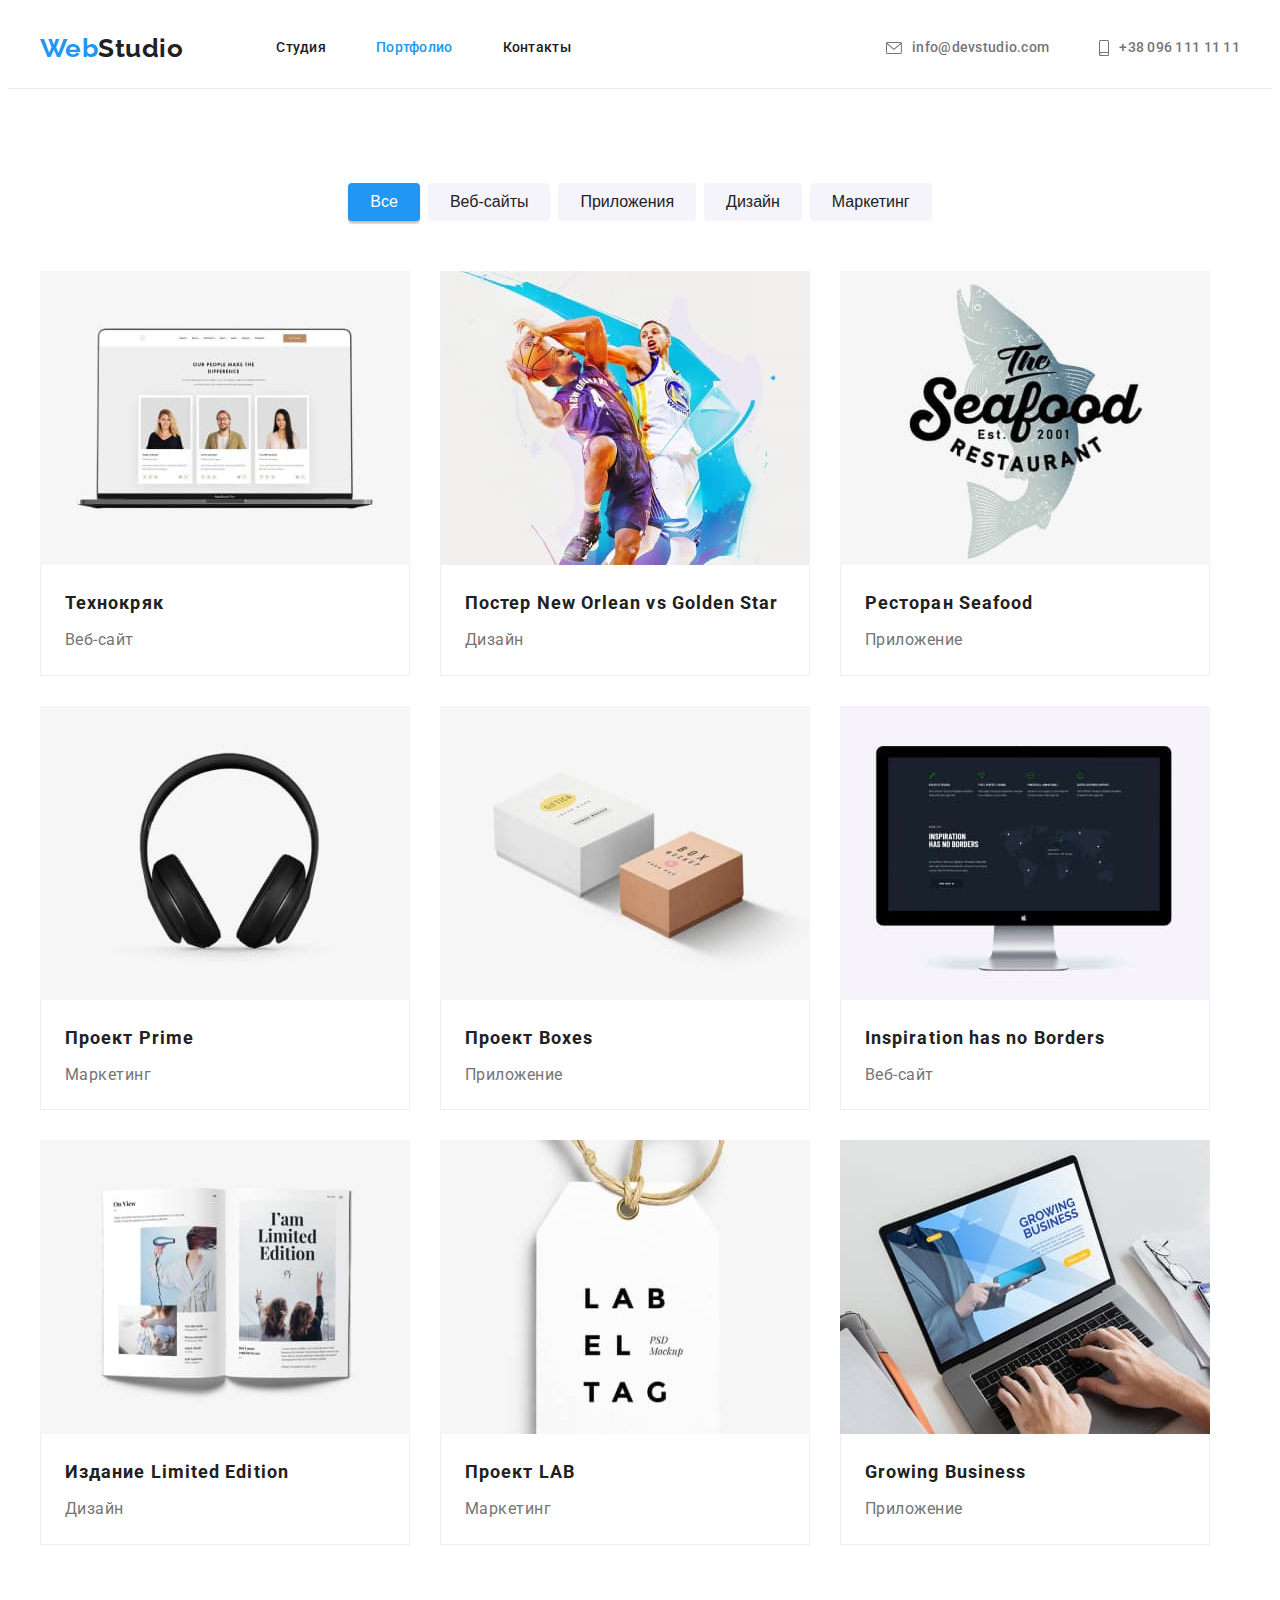
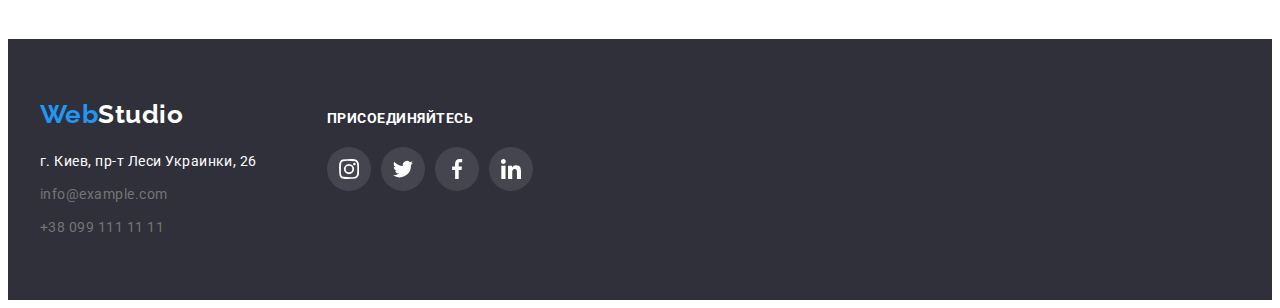
==== portfolio.html @ 2c9416e2 "Initial commit" ====
<!DOCTYPE html>
<html lang="ru">
  <head>
    <meta charset="UTF-8" />
    <meta http-equiv="X-UA-Compatible" content="IE=edge" />
    <meta name="viewport" content="width=device-width, initial-scale=1.0" />
    <title>WebStudio</title>
    <link rel="preconnect" href="https://fonts.googleapis.com" />
    <link rel="preconnect" href="https://fonts.gstatic.com" crossorigin />
    <link
      href="https://fonts.googleapis.com/css2?family=Raleway:wght@700&family=Roboto:wght@400;500;700;900&display=swap"
      rel="stylesheet"
    />
    <link
      rel="stylesheet"
      href="https://cdnjs.cloudflare.com/ajax/libs/modern-normalize/1.1.0/modern-normalize.min.css"
      integrity="sha512-wpPYUAdjBVSE4KJnH1VR1HeZfpl1ub8YT/NKx4PuQ5NmX2tKuGu6U/JRp5y+Y8XG2tV+wKQpNHVUX03MfMFn9Q=="
      crossorigin="anonymous"
      referrerpolicy="no-referrer"
    />
    <link rel="stylesheet" href="./css/style.css" />
  </head>
  <body>
    <!-- Шапка сайта-->
    <header class="header">
      <div class="container container-header">
        <nav class="nav">
          <a href="./portfolio.html" class="logo">
            <span class="web">Web</span>Studio</a
          >
          <ul class="site-nav">
            <li class="item"><a href="./index.html" class="link">Студия</a></li>
            <li class="item">
              <a href="./portfolio.html" class="link current">Портфолио</a>
            </li>
            <li class="item"><a href="#" class="link">Контакты</a></li>
          </ul>
        </nav>
        <ul class="auth-nav">
          <li class="item">
            <a href="mailto:info@devstudio.com" class="link">
              <svg
                class="icon-auth-nav"
                width="16px"
                height="12px"
                aria-hidden="true"
              >
                <use href="./images/symbol-defs.svg#icon-mail"></use>
              </svg>
              info@devstudio.com
            </a>
          </li>
          <li class="item">
            <a href="tel:+380961111111" class="link">
              <svg
                class="icon-auth-nav"
                width="10px"
                height="16px"
                aria-hidden="true"
              >
                <use href="./images/symbol-defs.svg#icon-phone"></use>
              </svg>
              +38 096 111 11 11
            </a>
          </li>
        </ul>
      </div>
    </header>

    <!-- Уникальный контент сайта -->
    <main>
      <!-- Портфолио сайта -->
      <section class="portfolio section">
        <div class="container">
          <h1 class="visually-hidden">Портфолио</h1>
          <ul class="menu">
            <li class="item">
              <button type="button" class="button current">Все</button>
            </li>
            <li class="item">
              <button type="button" class="button">Веб-сайты</button>
            </li>
            <li class="item">
              <button type="button" class="button">Приложения</button>
            </li>
            <li class="item">
              <button type="button" class="button">Дизайн</button>
            </li>
            <li class="item">
              <button type="button" class="button">Маркетинг</button>
            </li>
          </ul>
          <ul class="list">
            <li class="item">
              <img
                src="./images/portfolio/technokryak.jpg"
                alt="Веб-сайт"
                width="370"
              />
              <div class="box">
                <h2 class="title">Технокряк</h2>
                <p class="text">Веб-сайт</p>
              </div>
            </li>
            <li class="item">
              <img
                src="./images/portfolio/neworlean.jpg"
                alt="Постер"
                width="370"
              />
              <div class="box">
                <h2 class="title">Постер New Orlean vs Golden Star</h2>
                <p class="text">Дизайн</p>
              </div>
            </li>
            <li class="item">
              <img
                src="./images/portfolio/seafood.jpg"
                alt="Логотип ресторана"
                width="370"
              />
              <div class="box">
                <h2 class="title">Ресторан Seafood</h2>
                <p class="text">Приложение</p>
              </div>
            </li>
            <li class="item">
              <img
                src="./images/portfolio/prime.jpg"
                alt="Наушники"
                width="370"
              />
              <div class="box">
                <h2 class="title">Проект Prime</h2>
                <p class="text">Маркетинг</p>
              </div>
            </li>
            <li class="item">
              <img
                src="./images/portfolio/boxes.jpg"
                alt="Коробки"
                width="370"
              />
              <div class="box">
                <h2 class="title">Проект Boxes</h2>
                <p class="text">Приложение</p>
              </div>
            </li>
            <li class="item">
              <img
                src="./images/portfolio/inspiration.jpg"
                alt="Монитор"
                width="370"
              />
              <div class="box">
                <h2 class="title">Inspiration has no Borders</h2>
                <p class="text">Веб-сайт</p>
              </div>
            </li>
            <li class="item">
              <img
                src="./images/portfolio/limited-edition.jpg"
                alt="Журнал"
                width="370"
              />
              <div class="box">
                <h2 class="title">Издание Limited Edition</h2>
                <p class="text">Дизайн</p>
              </div>
            </li>
            <li class="item">
              <img src="./images/portfolio/lab.jpg" alt="Бирка" width="370" />
              <div class="box">
                <h2 class="title">Проект LAB</h2>
                <p class="text">Маркетинг</p>
              </div>
            </li>
            <li class="item">
              <img
                src="./images/portfolio/groving.jpg"
                alt="Ноутбук"
                width="370"
              />
              <div class="box">
                <h2 class="title">Growing Business</h2>
                <p class="text">Приложение</p>
              </div>
            </li>
          </ul>
        </div>
      </section>
    </main>

    <!-- Подвал сайта -->

    <footer class="footer">
      <div class="container">
        <div>
          <a href="./portfolio.html" class="logo">
            <span class="web">Web</span>Studio</a
          >
          <address class="address">
            <p class="text">г. Киев, пр-т Леси Украинки, 26</p>
            <ul>
              <li class="item">
                <a href="mailto:info@example.com" class="link"
                  >info@example.com</a
                >
              </li>
              <li>
                <a href="tel:+380991111111" class="link">+38 099 111 11 11</a>
              </li>
            </ul>
          </address>
        </div>
        <div class="cta">
          <p class="cta-text">Присоединяйтесь</p>
          <ul class="cta-list">
            <li class="cta-item">
              <a class="cta-link" href="#">
                <svg class="cta-icon" aria-label="Перейти на сайт Инстаграм">
                  <use href="./images/symbol-defs.svg#icon-instagram"></use>
                </svg>
              </a>
            </li>
            <li class="cta-item">
              <a class="cta-link" href="#">
                <svg class="cta-icon" aria-label="Перейти на сайт Твиттер">
                  <use href="./images/symbol-defs.svg#icon-twitter"></use>
                </svg>
              </a>
            </li>
            <li class="cta-item">
              <a class="cta-link" href="#">
                <svg class="cta-icon" aria-label="Перейти на сайт Фейсбук">
                  <use href="./images/symbol-defs.svg#icon-facebook"></use>
                </svg>
              </a>
            </li>
            <li class="cta-item">
              <a class="cta-link" href="#">
                <svg class="cta-icon" aria-label="Перейти на сайт Линкедин">
                  <use href="./images/symbol-defs.svg#icon-linkedin"></use>
                </svg>
              </a>
            </li>
          </ul>
        </div>
      </div>
    </footer>
  </body>
</html>
---- css/style.css ----
/* Цвет шапки и футера #2F303A */

/* Основной цвет секции #FFFFFF */

/* Дополнительный цвет секции #F5F4FA */

/* Основной цвет текста #757575 */

/* Дополнительный цвет текста #212121 */

/* Визуальный цвет текста #2196F3 */

:root {
    --primary-text-color:#757575;
    --title-text-color: #212121;
    --primary-section-color: #fff;
    --visual-text-color: #2196f3;
    --header-footer-color: #2f303a; 
    --additional-section-color: #f5f4fa;
    --icon-client-color: #afb1B8;
}

body {
    background-color: var(--primary-section-color);
    color: var(--primary-text-color);
    font-family: Roboto, sans-serif;
    letter-spacing: 0.03em;
}

ul {
    list-style: none;
    padding: 0px;
    margin: 0px;
}

a {
    text-decoration: none;
}

button {
    cursor: pointer;
}

img {
    display: block;
}

h1, h2, h3, h4, p {
    margin: 0;
}

.visually-hidden {
    position: absolute;
    width: 1px;
    height: 1px;
    margin: -1px;
    border: 0;
    padding: 0;
    white-space: nowrap;
    clip-path: inset(100%);
    clip: rect(0 0 0 0);
    overflow: hidden;
}

:focus { outline: none; }

/* Шапка сайта */

.container {
    width: 1200px;
    margin: 0 auto;
    padding: 0px 15px;
    /* outline: 2px solid tomato;  */
}

.section {
    padding-top: 94px;
    padding-bottom: 94px;
}

.specifics.section {
    padding-top: 0px;
}

.header {
    border-bottom: 1px solid #ececec;
}

/* Лого */
.logo {
    font-family: Raleway, sans-serif;
    font-weight: 700;
    font-size: 26px;
    line-height: 1.19;
}

.nav .logo {
    color: var(--title-text-color)    
}

.web {
    color: var(--visual-text-color);
}

.footer .logo {
    display: inline-block;
    margin: 0px 0px 20px 0px;

    color: var(--primary-section-color);
}

/* Навигация */

.site-nav {
    display: flex;
    margin-left: 93px;
}

.auth-nav {
    display: flex;
    margin-left: auto;
}

.auth-nav .item + .item {
    margin-left: 50px;
}

.nav {
    display: flex;
    align-items: center;
}

.container-header {
    display: flex;
    align-items: center;
}

.site-nav .item + .item {
    margin-left: 50px;
}



.site-nav .link {
    display: block;
    padding-top: 32px;
    padding-bottom: 32px;

    color: var(--title-text-color);
    font-weight: 500;
    font-size: 14px;
    line-height: 1.14;
    letter-spacing: 0.02em;
}

.site-nav .link:hover,
.site-nav .link:focus,
.footer .link:hover,
.footer .link:focus,
.auth-nav .link:hover,
.auth-nav .link:focus {
    color: var(--visual-text-color);
}

.site-nav .current {
    color: var(--visual-text-color);
}

.auth-nav .link {
    display: flex;
    align-items: center;
    padding-top: 32px;
    padding-bottom: 32px;

    color: var(--primary-text-color);
    font-weight: 500;
    font-size: 14px;
    line-height: 1.14;
    letter-spacing: 0.02em
}

.icon-auth-nav {
    margin-right: 10px;
    fill: currentColor;
}

/* Основной контент страницы Студии */

/* Герой сайта */

.hero {
    text-align: center;
    padding: 200px 0px;
    height: 600px;
    max-width: 1600px;
    margin-left: auto;
    margin-right: auto;
    border: 1px solid #000000;
    box-shadow: 0px 4px 4px rgba(0, 0, 0, 0.25);

    background-color: var(--header-footer-color);
    background-image: 
    linear-gradient(to right, rgba(47, 48, 58, 0.4), rgba(47, 48, 58, 0.4)),  
    url(../images/studio/hero.jpg);
    background-repeat: no-repeat;
    background-size: cover;
    background-position: center;
}

.hero .title {
    margin-left: auto;
    margin-right: auto;
    margin-bottom: 30px;
    width: 696px;

    color: var(--primary-section-color);
    font-weight: 900;
    font-size: 44px;
    line-height: 1.36;
    letter-spacing: 0.06em;
    text-transform: uppercase;
}

.hero .button { 
    border-radius: 4px;
    padding: 10px 32px;
    border: 0;

    color: var(--primary-section-color);
    background-color: var(--visual-text-color);

    font-weight: 700;
    font-size: 16px;
    line-height: 1.87;
    letter-spacing: 0.06em;
}

.hero .button:hover,
.hero .button:focus {
    background-color: #188ce8;
}

/* Особенности */

.feauturies .list {
    display: flex;
}

.feauturies .item + .item {
    margin-left: 30px;
}

.feauturies .title {
    margin-bottom: 10px;

    color: var(--title-text-color);
    font-weight: 700;
    font-size: 14px;
    line-height: 1.14;
    text-transform: uppercase;
}

.feauturies .text {
    font-size: 14px;
    line-height: 1.7;
}

.feauturies .icon{
    display: flex;
    align-items: center;
    justify-content: center;
    width: 270px;
    height: 120px;
    background-color: var(--additional-section-color);
    margin-bottom: 30px;
    border-radius: 4px;
}

/* Чем мы занимаемся*/

.specifics .list {
    display: flex;
    justify-content: space-between;
}

.specifics .title {
    margin-bottom: 50px;

    color: var(--title-text-color);
    font-weight: 700;
    font-size: 36px;
    line-height: 1.16;
    text-align: center;
}

/* Наша команда */

.team .title {
    margin-bottom: 50px;

    color: var(--title-text-color);
    font-weight: 700;
    font-size: 36px;
    line-height: 1.16;
    text-align: center;
}

.team .name {
    margin-bottom: 10px;

    color: var(--title-text-color);
    font-weight: 500;
    font-size: 16px;
    line-height: 1.18;
    text-align: center;
}

.team .job {
    margin-bottom: 16px;

    font-size: 16px;
    line-height: 1.18;
    text-align: center;
}

.team-wrapper {
    padding: 30px 0px;
}

.team .list {
    display: flex;
    justify-content: space-between;
}

.team {
    background-color: var(--additional-section-color);
}

.team .avatar {
    background-color: var(--primary-section-color);
    border-radius: 0px 0px 4px 4px;
    box-shadow: 0px 1px 3px rgba(0, 0, 0, 0.12), 0px 1px 1px rgba(0, 0, 0, 0.14), 0px 2px 1px rgba(0, 0, 0, 0.2);
}

.social-list {
    display: flex;
    gap: 10px;
    justify-content: center;
}

.social-link {
    display: flex;
    align-items: center;
    justify-content: center;
    width: 44px;
    height: 44px;
    border-radius: 50%;
    color: var(--icon-client-color);
}

.social-icon {
    width: 20px;
    height: 20px;
    fill: currentColor;
}

.social-link:hover,
.social-link:focus {
    color: var(--primary-section-color);
    background-color: var(--visual-text-color);
}

/* Постоянные клиенты */

.clients .title {
    margin-bottom: 50px;

    color: var(--title-text-color);
    font-weight: 700;
    font-size: 36px;
    line-height: 1.16;
    text-align: center;
}

.clients .list {
    display: flex;
    gap: 30px;
}

.clients .link {
    display: flex;
    align-items: center;
    justify-content: center;
    width: 170px;
    height: 92px;
    border: 1px solid var(--icon-client-color);
    border-radius: 4px;
    
    color: var(--icon-client-color);
}

.icon-client {
    width: 106px;
    height: 60px;

    fill: currentColor;
}

.clients .link:hover,
.clients .link:focus {
    border: 1px solid var(--visual-text-color);
    color: var(--visual-text-color);
}

/* Основной контент страницы Портфолио */

.portfolio .button:focus,
.portfolio .button:hover {
    color: var(--primary-section-color);
    background-color: var(--visual-text-color);
    box-shadow: 0px 3px 1px rgba(0, 0, 0, 0.1), 0px 1px 2px rgba(0, 0, 0, 0.08), 0px 2px 2px rgba(0, 0, 0, 0.12);
}

.menu {
    display: flex;
    justify-content: center;
    margin-bottom: 50px;
    gap: 8px;
}

.portfolio .list {
    display: flex;
    flex-wrap: wrap;
    gap: 30px;
}

.portfolio .button {
    display: inline-block;
    border-radius: 4px;
    padding: 6px 22px;
    border: 0;

    color: var(--title-text-color);
    background-color: var(--additional-section-color);
    font-weight: 500;
    font-size: 16px;
    line-height: 1.6;
    text-align: center;
}

.button.current {
    color: var(--primary-section-color);
    background-color: var(--visual-text-color);
    box-shadow: 0px 3px 1px rgba(0, 0, 0, 0.1), 0px 1px 2px rgba(0, 0, 0, 0.08), 0px 2px 2px rgba(0, 0, 0, 0.12);
}

.portfolio .title {
    margin-bottom: 4px;

    color: var(--title-text-color);
    font-weight: 700;
    font-size: 18px;
    line-height: 2;
    letter-spacing: 0.06em;
}

.portfolio .text {
    font-size: 16px;
    line-height: 1.87;
}

.box {
    padding: 20px 24px;
    border-bottom: 1px solid #eeeeee;
    border-right: 1px solid #eeeeee;
    border-left: 1px solid #eeeeee;
}

.portfolio .item:hover {
    box-shadow: 0px 1px 1px rgba(0, 0, 0, 0.12), 0px 4px 4px rgba(0, 0, 0, 0.06), 1px 4px 6px rgba(0, 0, 0, 0.16);
}

/* Подвал сайта */

.footer {
    background-color: var(--header-footer-color);
    padding: 60px 0px;
}

.footer .address {
    font-style: normal;
}

.footer .text {
    margin-bottom: 9px;

    color: var(--primary-section-color);
    font-size: 14px;
    line-height: 1.7;
}

.footer .link {
    color: var(--primary-text-color);
    font-weight: 400;
    font-size: 14px;
    line-height: 1.7;
}

.footer .item {
    margin-bottom: 9px;
}

.footer .container {
    display: flex;
    align-items: baseline;
}

.cta {
    margin-left: 70px;
}

.cta-text {
    margin-bottom: 20px ;

    color: var(--primary-section-color);
    font-weight: 700;
    font-size: 14px;
    line-height: 1.14;
    text-transform: uppercase;
}

.cta-list {
    display: flex;
    gap: 10px;
    justify-content: center;
}

.cta-link {
    display: flex;
    align-items: center;
    justify-content: center;
    width: 44px;
    height: 44px;
    border-radius: 50%;
    color: var(--primary-section-color);
    background: rgba(255, 255, 255, 0.1);
}

.cta-icon {
    width: 20px;
    height: 20px;
    fill: currentColor;
}

.cta-link:hover,
.cta-link:focus {
    color: var(--primary-section-color);
    background-color: var(--visual-text-color);
}
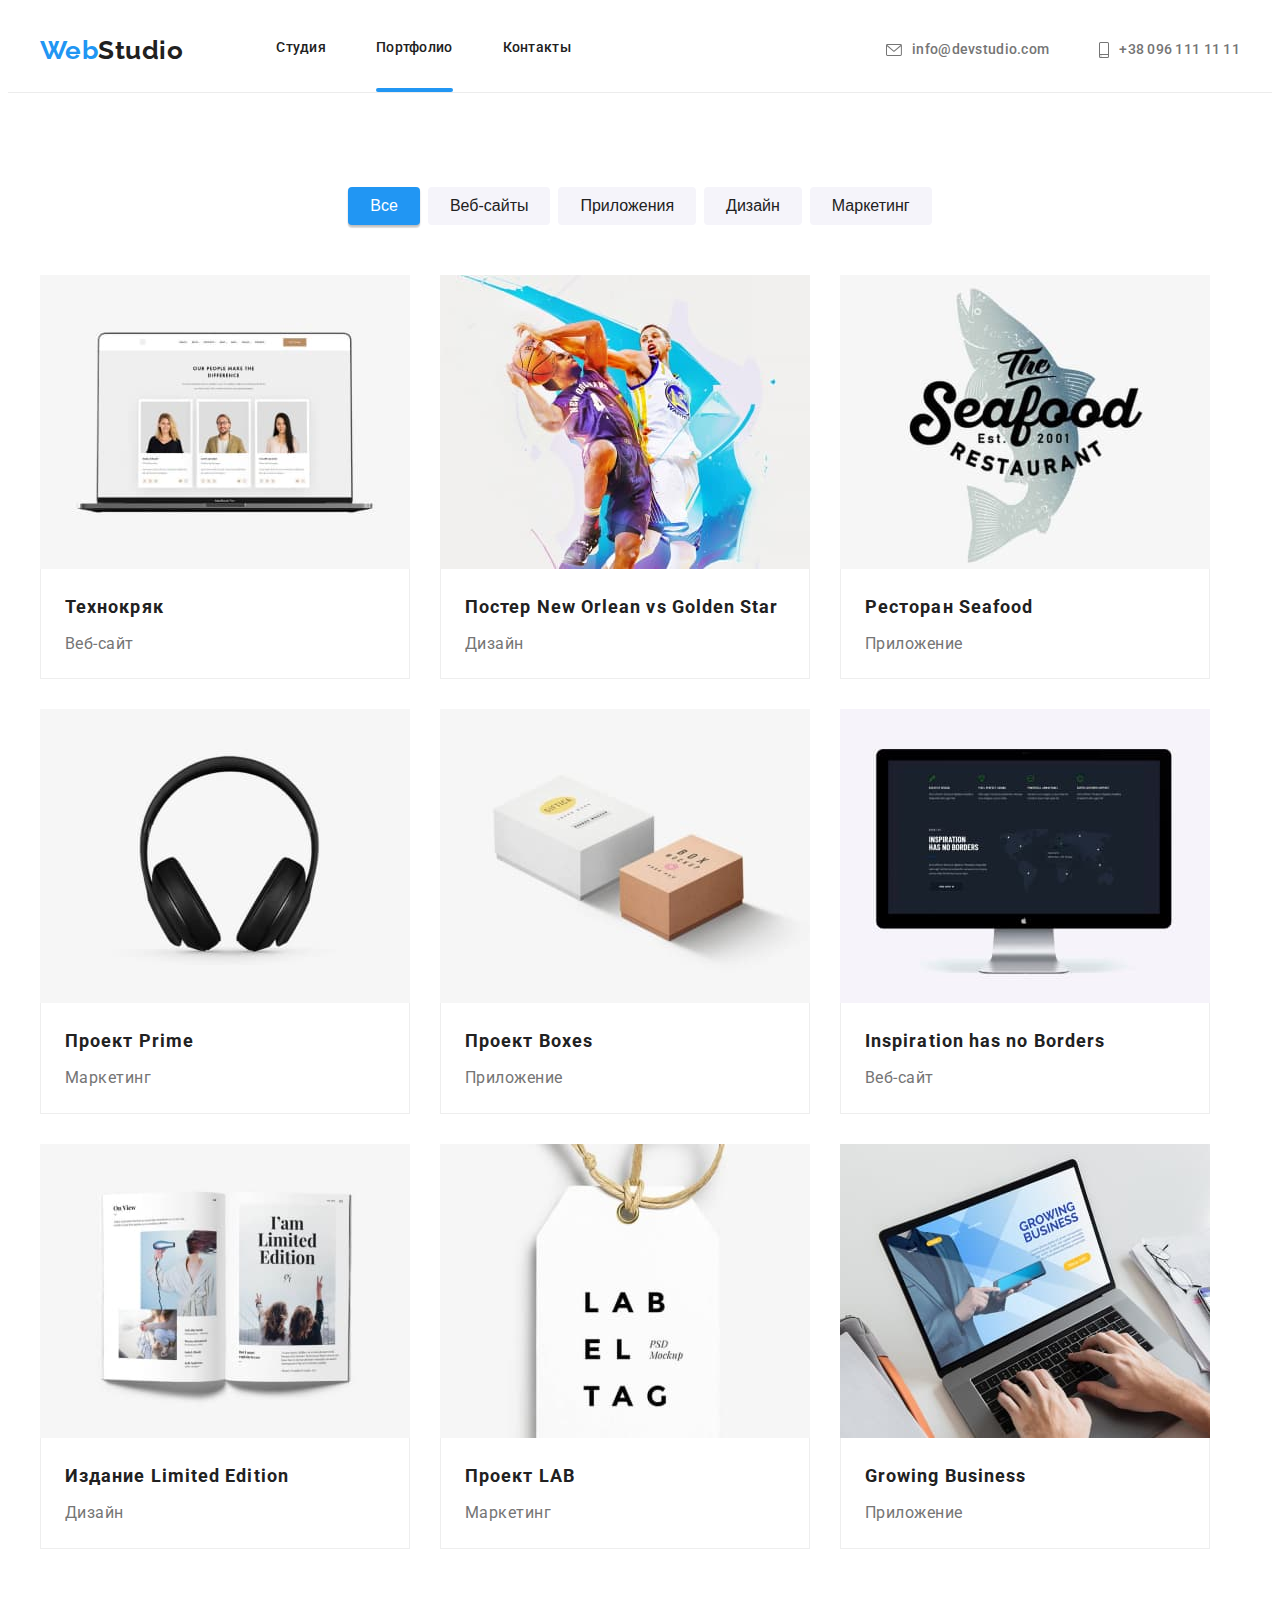
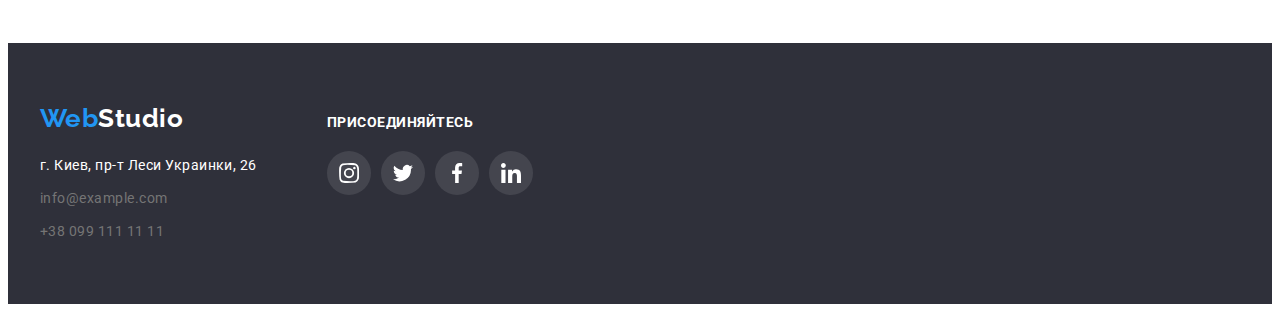
==== commit 9a1ad77c: "Добавляет разметку первой половины дз" ====
--- a/portfolio.html
+++ b/portfolio.html
@@ -30,8 +30,8 @@
           >
           <ul class="site-nav">
             <li class="item"><a href="./index.html" class="link">Студия</a></li>
-            <li class="item">
-              <a href="./portfolio.html" class="link current">Портфолио</a>
+            <li class="item current">
+              <a href="./portfolio.html" class="link">Портфолио</a>
             </li>
             <li class="item"><a href="#" class="link">Контакты</a></li>
           </ul>
@@ -92,95 +92,158 @@
           </ul>
           <ul class="list">
             <li class="item">
-              <img
-                src="./images/portfolio/technokryak.jpg"
-                alt="Веб-сайт"
-                width="370"
-              />
+              <div class="thumb">
+                <img
+                  src="./images/portfolio/technokryak.jpg"
+                  alt="Веб-сайт"
+                  width="370"
+                />
+                <p class="description">
+                  Ресурс предлагает комплексные предложения с разным уровнем
+                  функционала и сервисов. Все это позволит посетителю получить
+                  исчерпывающие сведения о компании или частном лице.
+                </p>
+              </div>
               <div class="box">
                 <h2 class="title">Технокряк</h2>
                 <p class="text">Веб-сайт</p>
               </div>
             </li>
             <li class="item">
-              <img
-                src="./images/portfolio/neworlean.jpg"
-                alt="Постер"
-                width="370"
-              />
+              <div class="thumb">
+                <img
+                  src="./images/portfolio/neworlean.jpg"
+                  alt="Постер"
+                  width="370"
+                />
+                <p class="description">
+                  Ресурс предлагает комплексные предложения с разным уровнем
+                  функционала и сервисов. Все это позволит посетителю получить
+                  исчерпывающие сведения о компании или частном лице.
+                </p>
+              </div>
               <div class="box">
                 <h2 class="title">Постер New Orlean vs Golden Star</h2>
                 <p class="text">Дизайн</p>
               </div>
             </li>
             <li class="item">
-              <img
-                src="./images/portfolio/seafood.jpg"
-                alt="Логотип ресторана"
-                width="370"
-              />
+              <div class="thumb">
+                <img
+                  src="./images/portfolio/seafood.jpg"
+                  alt="Логотип ресторана"
+                  width="370"
+                />
+                <p class="description">
+                  Ресурс предлагает комплексные предложения с разным уровнем
+                  функционала и сервисов. Все это позволит посетителю получить
+                  исчерпывающие сведения о компании или частном лице.
+                </p>
+              </div>
               <div class="box">
                 <h2 class="title">Ресторан Seafood</h2>
                 <p class="text">Приложение</p>
               </div>
             </li>
             <li class="item">
-              <img
-                src="./images/portfolio/prime.jpg"
-                alt="Наушники"
-                width="370"
-              />
+              <div class="thumb">
+                <img
+                  src="./images/portfolio/prime.jpg"
+                  alt="Наушники"
+                  width="370"
+                />
+                <p class="description">
+                  Ресурс предлагает комплексные предложения с разным уровнем
+                  функционала и сервисов. Все это позволит посетителю получить
+                  исчерпывающие сведения о компании или частном лице.
+                </p>
+              </div>
               <div class="box">
                 <h2 class="title">Проект Prime</h2>
                 <p class="text">Маркетинг</p>
               </div>
             </li>
             <li class="item">
-              <img
-                src="./images/portfolio/boxes.jpg"
-                alt="Коробки"
-                width="370"
-              />
+              <div class="thumb">
+                <img
+                  src="./images/portfolio/boxes.jpg"
+                  alt="Коробки"
+                  width="370"
+                />
+                <p class="description">
+                  Ресурс предлагает комплексные предложения с разным уровнем
+                  функционала и сервисов. Все это позволит посетителю получить
+                  исчерпывающие сведения о компании или частном лице.
+                </p>
+              </div>
               <div class="box">
                 <h2 class="title">Проект Boxes</h2>
                 <p class="text">Приложение</p>
               </div>
             </li>
             <li class="item">
-              <img
-                src="./images/portfolio/inspiration.jpg"
-                alt="Монитор"
-                width="370"
-              />
+              <div class="thumb">
+                <img
+                  src="./images/portfolio/inspiration.jpg"
+                  alt="Монитор"
+                  width="370"
+                />
+                <p class="description">
+                  Ресурс предлагает комплексные предложения с разным уровнем
+                  функционала и сервисов. Все это позволит посетителю получить
+                  исчерпывающие сведения о компании или частном лице.
+                </p>
+              </div>
               <div class="box">
                 <h2 class="title">Inspiration has no Borders</h2>
                 <p class="text">Веб-сайт</p>
               </div>
             </li>
             <li class="item">
-              <img
-                src="./images/portfolio/limited-edition.jpg"
-                alt="Журнал"
-                width="370"
-              />
+              <div class="thumb">
+                <img
+                  src="./images/portfolio/limited-edition.jpg"
+                  alt="Журнал"
+                  width="370"
+                />
+                <p class="description">
+                  Ресурс предлагает комплексные предложения с разным уровнем
+                  функционала и сервисов. Все это позволит посетителю получить
+                  исчерпывающие сведения о компании или частном лице.
+                </p>
+              </div>
               <div class="box">
                 <h2 class="title">Издание Limited Edition</h2>
                 <p class="text">Дизайн</p>
               </div>
             </li>
             <li class="item">
-              <img src="./images/portfolio/lab.jpg" alt="Бирка" width="370" />
+              <div class="thumb">
+                <img src="./images/portfolio/lab.jpg" alt="Бирка" width="370" />
+                <p class="description">
+                  Ресурс предлагает комплексные предложения с разным уровнем
+                  функционала и сервисов. Все это позволит посетителю получить
+                  исчерпывающие сведения о компании или частном лице.
+                </p>
+              </div>
               <div class="box">
                 <h2 class="title">Проект LAB</h2>
                 <p class="text">Маркетинг</p>
               </div>
             </li>
             <li class="item">
-              <img
-                src="./images/portfolio/groving.jpg"
-                alt="Ноутбук"
-                width="370"
-              />
+              <div class="thumb">
+                <img
+                  src="./images/portfolio/groving.jpg"
+                  alt="Ноутбук"
+                  width="370"
+                />
+                <p class="description">
+                  Ресурс предлагает комплексные предложения с разным уровнем
+                  функционала и сервисов. Все это позволит посетителю получить
+                  исчерпывающие сведения о компании или частном лице.
+                </p>
+              </div>
               <div class="box">
                 <h2 class="title">Growing Business</h2>
                 <p class="text">Приложение</p>
--- a/css/style.css
+++ b/css/style.css
@@ -162,8 +162,14 @@
     color: var(--visual-text-color);
 }
 
-.site-nav .current {
-    color: var(--visual-text-color);
+.site-nav .current::after {
+    content: "";
+    display: block;
+    width: 100%;
+    height: 4px;
+    background-color: var(--visual-text-color);
+    border-radius: 2px;
+    
 }
 
 .auth-nav .link {
@@ -291,6 +297,26 @@
     font-size: 36px;
     line-height: 1.16;
     text-align: center;
+}
+
+.specifics-cards {
+    position: relative;
+}
+
+.specifics .text {
+    position: absolute;
+    bottom: 0;
+    
+    width: 100%;
+    padding: 27px 0px;
+
+    background-color: rgba(47, 48, 58, 0.8);
+    color: var(--primary-section-color);
+    font-weight: 700;
+    font-size: 14px;
+    line-height: 1.14;
+    text-align: center;
+    text-transform: uppercase;
 }
 
 /* Наша команда */
@@ -480,6 +506,28 @@
     box-shadow: 0px 1px 1px rgba(0, 0, 0, 0.12), 0px 4px 4px rgba(0, 0, 0, 0.06), 1px 4px 6px rgba(0, 0, 0, 0.16);
 }
 
+.portfolio .item:hover .description {
+    opacity: 1;
+}
+
+.thumb {
+    position: relative;
+}
+
+.description {
+    position: absolute;
+    top: 0;
+    width: 100%;
+    height: 100%;
+    padding: 63px 24px;
+
+    font-size: 18px;
+    line-height: 1.55;
+    color: var(--primary-section-color);
+    background-color: rgba(33, 150, 243, 0.9);
+    opacity: 0;
+}
+
 /* Подвал сайта */
 
 .footer {
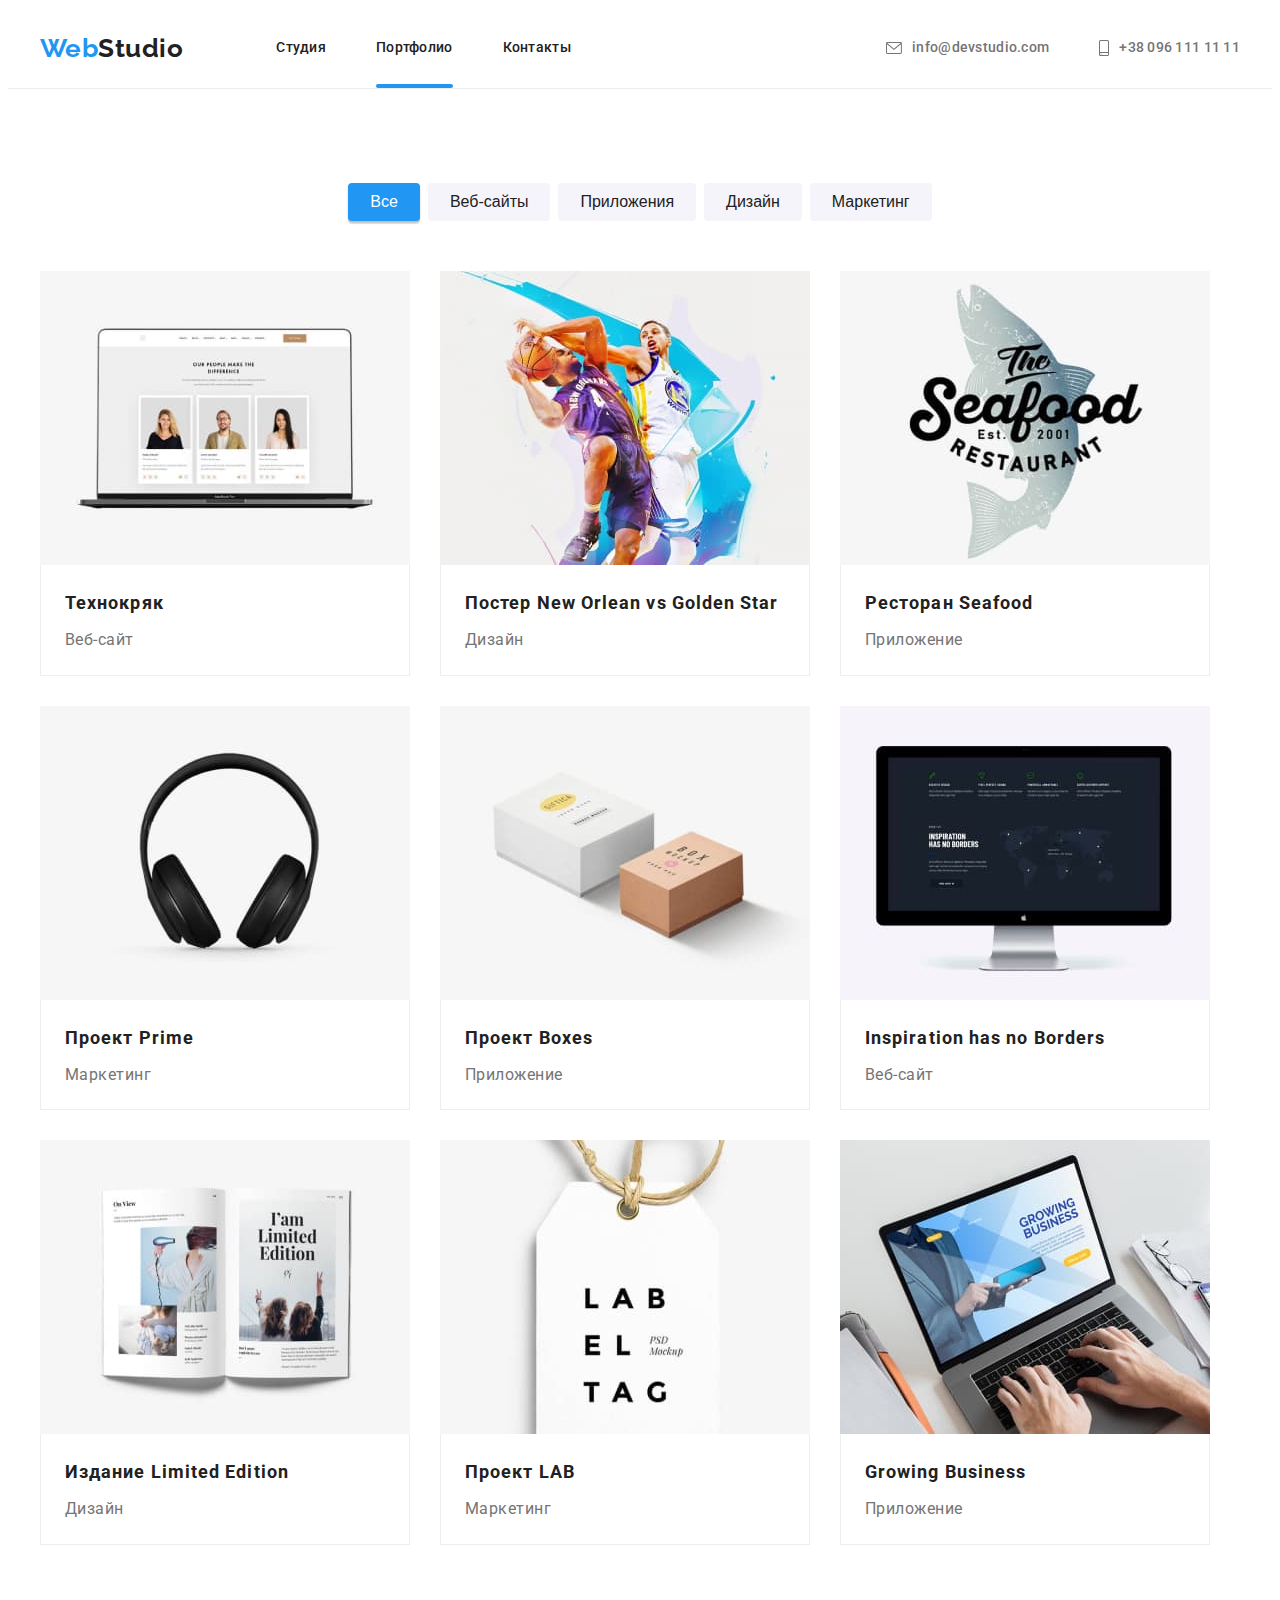
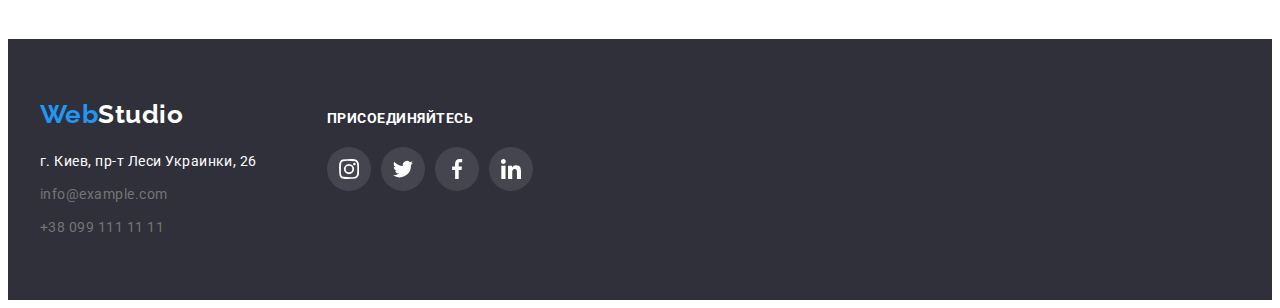
==== commit 68126ee2: "dfdf" ====
--- a/portfolio.html
+++ b/portfolio.html
@@ -30,8 +30,8 @@
           >
           <ul class="site-nav">
             <li class="item"><a href="./index.html" class="link">Студия</a></li>
-            <li class="item current">
-              <a href="./portfolio.html" class="link">Портфолио</a>
+            <li class="item">
+              <a href="./portfolio.html" class="link current">Портфолио</a>
             </li>
             <li class="item"><a href="#" class="link">Контакты</a></li>
           </ul>
--- a/css/style.css
+++ b/css/style.css
@@ -139,9 +139,8 @@
     margin-left: 50px;
 }
 
-
-
 .site-nav .link {
+    position: relative;
     display: block;
     padding-top: 32px;
     padding-bottom: 32px;
@@ -163,13 +162,15 @@
 }
 
 .site-nav .current::after {
+    position: absolute;
     content: "";
     display: block;
+    bottom: 0;
+    left: 0;
     width: 100%;
     height: 4px;
     background-color: var(--visual-text-color);
     border-radius: 2px;
-    
 }
 
 .auth-nav .link {
@@ -306,6 +307,7 @@
 .specifics .text {
     position: absolute;
     bottom: 0;
+    left: 0;
     
     width: 100%;
     padding: 27px 0px;
@@ -507,11 +509,12 @@
 }
 
 .portfolio .item:hover .description {
-    opacity: 1;
+    transform: translateY(0%);
 }
 
 .thumb {
     position: relative;
+    overflow: hidden;
 }
 
 .description {
@@ -525,7 +528,9 @@
     line-height: 1.55;
     color: var(--primary-section-color);
     background-color: rgba(33, 150, 243, 0.9);
-    opacity: 0;
+
+    transform: translateY(100%);
+    transition: transform 250ms cubic-bezier(0.4, 0, 0.2, 1);
 }
 
 /* Подвал сайта */
